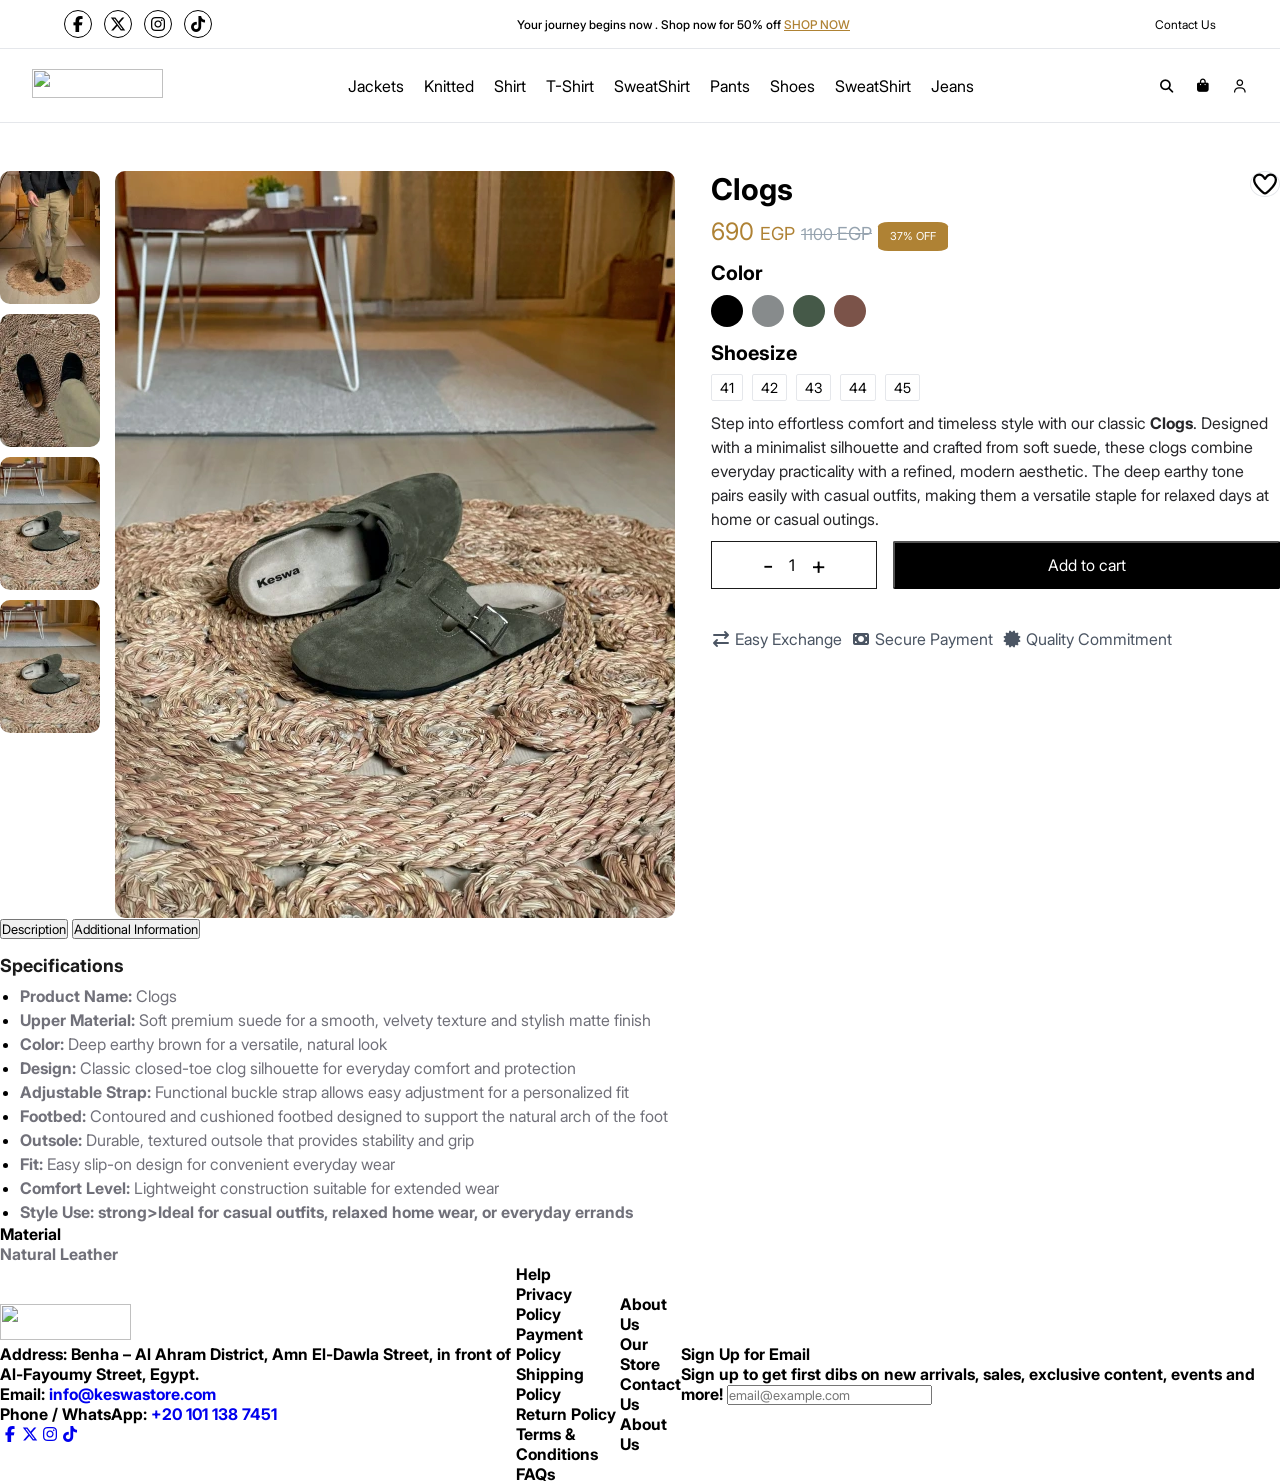
==== index.html @ 7e2c61e9 "FirstCommit" ====
<!DOCTYPE html>
<html lang="en">
<head>
    <meta charset="UTF-8">
    <meta http-equiv="X-UA-Compatible" content="IE=edge">
    <meta name="viewport" content="width=device-width, initial-scale=1.0">
    <title>Keswa Clogs</title>
    <link href="./css/main.css" rel="stylesheet">
     <link href="./css/all.min.css" rel="stylesheet" >    
</head>
</head>
<body>
    <header>

        
                <div class="top-header ">
                    <div class="container">
                        <div class="row  d-flex justify-content-between align-items-center">
                            <div class="social-icons d-flex">
                                <div class="icon d-flex align-items-center justify-content-center">
                                    <a href="#"><i class="fa-brands fa-facebook-f"></i></a>
                                </div>
                                
                                <div class="icon d-flex align-items-center justify-content-center">
                                    <a href="#"><i class="fa-brands fa-x-twitter"></i></a>
                                </div>

                                <div class="icon d-flex align-items-center justify-content-center">
                                    <a href="#"><i class="fa-brands fa-instagram"></i></a>
                                </div>

                                <div class="icon d-flex align-items-center justify-content-center">
                                    <a href="#"><i class="fa-brands fa-tiktok"></i></a>
                                </div>

                                
                               
                            </div>
        
                            <div class="advertisment">
                                <p>Your journey begins now . Shop now for 50% off
                                    <a href="#">
                                        SHOP NOW
                                    </a>
                                </p>
                            </div>

                            <div class="contact">
                                Contact Us
                            </div>
        
                        </div>
                     </div> 
                </div>
        
                <div class="bottom-header  ">
                   <div class="container">
                        <div class="row d-flex justify-content-between align-items-center">
                            <div class="logo">
                                <a href="#">
                                    <img src="https://keswastore.com/storage/channel/1/yfYcRIWvOcZz2l3IrbQEu5AeaNbabfHw8pdWiMwJ.png" >
                                </a>
                            </div>
        
                            <nav class="nav-bar">
                                <ul class="d-flex">
                                    <li>
                                        <a href="#">
                                            Jackets
                                        </a>
                                    </li>    
        
                                    <li>
                                        <a href="#">
                                            Knitted
                                        </a>
                                    </li>     
                                    
                                    <li>
                                        <a href="#">
                                            Shirt
                                        </a>
                                    </li>
        
                                    <li>
                                        <a href="#">
                                            T-Shirt
                                        </a>
                                    </li>
                                    
                                    <li>
                                        <a href="#">
                                            SweatShirt
                                        </a>
                                    </li>    
        
                                    <li>
                                        <a href="#">
                                            Pants
                                        </a>
                                    </li>
                                    
                                    <li>
                                        <a href="#">
                                            Shoes
                                        </a>
                                    </li>
                                    
                                    <li>
                                        <a href="#">
                                            SweatShirt
                                        </a>
                                    </li>
                                    
                                    <li>
                                        <a href="#">
                                            Jeans
                                        </a>
                                    </li>
                                </ul>
                            </nav>

                            <div class="header-actions d-flex">
                                <button>
                                    <i class="fa-solid fa-magnifying-glass"></i>
                                </button>

                                <button>
                                    <i class="fa-solid fa-bag-shopping"></i>
                                </button>

                                <button>
                                    <i class="fa-regular fa-user"></i>
                                </button>
                            </div>
                        </div>
                   </div> 
             
                   
                </div>
            </div>
        </div>
       
    </header>


    <!-- product detail -->
    <main class="main-section">
        <div class="container">
            <div class="row d-flex justify-content-between">

                <div class="img-details d-flex justify-content-between">
                     <div class="imgs d-flex flex-column">
                        <img src="./img/keswa2.webp" alt="this is a product">

                        <img src="./img/keswa3.webp" alt="this is a product">

                        <img src="./img/keswa4.webp" alt="this is a product">

                        <img src="./img/keswa4.webp" alt="this is a product">
                    </div>
                    <img src="./img/product.webp" alt="this is a product">
                </div>

                <div class="product-details d-flex flex-column">
                    <h3>Clogs</h3>
                    <i class="fav fa-regular fa-heart"></i>
                    <div class="price">
                        <span class="new-price">690 <span>EGP</span>
                          <del>1100 <span>EGP</span></del>
                        </span>

                        <span class="offer d-inline-block">37% OFF</span>
                    </div>

                    <h4>Color</h4>

                    <div class="color-choice">

                        <ul class="d-flex">
                            <li><span class="dot d-inline-block" style="background-color: var(--primary-color)"></span></li>
                            <li><span class="dot d-inline-block" style="background-color: var(--grey)"></span></li>
                            <li><span class="dot d-inline-block" style="background-color: var(--dark-green)"></span></li>
                            <li> <span class="dot d-inline-block"  style="background-color: var(--brown)"></span>
                            </li>
                        </ul>
                        
                        
            
                       
                    </div>
                    
                    <div class="shoe-size">
                        <h4>Shoesize</h4>
                        <ul class="d-flex">
                            <li>41</li>
                            <li>42</li>
                            <li>43</li>
                            <li>44</li>
                            <li>45</li>
                        </ul>
                    </div>
                    

                    <p>Step into effortless comfort and timeless style with our classic <strong>Clogs</strong>. Designed with a minimalist silhouette and crafted from soft suede, these clogs combine everyday practicality with a refined, modern aesthetic. The deep earthy tone pairs easily with casual outfits, making them a versatile staple for relaxed days at home or casual outings.</p>
              
                    <div class="buying d-flex">

                        <div class="select d-flex align-items-center justify-content-center">
                            <button>-</button>
                            <span>1</span>
                            <button>+</button>
                        </div>
                        

                        <button class="adding">Add to cart</button>
                    </div>

                    
                <div class="features">
                    <ul class="d-flex">
                        <li>
                            <i class="fa-solid fa-arrow-right-arrow-left"></i>
                            <span>Easy Exchange</span>
                        </li>

                        <li>
                            <i class="fa-solid fa-money-bill"></i>
                            <span>Secure Payment</span>
                        </li>

                        <li>
                            <i class="fa-solid fa-certificate"></i>
                            <span>Quality Commitment</span>
                        </li>
                    </ul>
                </div>

                </div>


            </div>
        </div>

        <!-- Tab links -->
        <div class="tab">
            <button class="tablinks"> Description</button>
            <button class="tablinks" >Additional Information</button>

        </div>
  
        <!-- Tab content -->
        <div class="tab-content">
            <h3>Specifications</h3>
            <ul class="content-items">
                <li >
                    <p><strong>Product Name: </strong>Clogs</p>
                </li>
                <li>
                    <p><strong>Upper Material: </strong>Soft premium suede for a smooth, velvety texture and stylish matte finish</p>
                </li>

                <li>
                    <p><strong>Color: </strong>Deep earthy brown for a versatile, natural look</p>
                </li>

                <li>
                    <p><strong>Design: </strong>Classic closed-toe clog silhouette for everyday comfort and protection</p>
                </li>

                <li>
                    <p><strong>Adjustable Strap: </strong>Functional buckle strap allows easy adjustment for a personalized fit</p>
                </li>

                <li>
                    <p><strong>Footbed: </strong>Contoured and cushioned footbed designed to support the natural arch of the foot</p>
                </li>

                <li>
                   <p><strong>Outsole: </strong>Durable, textured outsole that provides stability and grip</p>
                </li>

                <li>
                   <p><strong>Fit: </strong>Easy slip-on design for convenient everyday wear</p>
                </li>

                <li>
                   <p><strong>Comfort Level: </strong>Lightweight construction suitable for extended wear</p> 
                </li>

                <li>
                    <p><strong>Style Use: </h4>strong>Ideal for casual outfits, relaxed home wear, or everyday errands</p>
                </li>
            </ul>
        </div>

        <div class="tab-content">
            <span>Material</span>
            <p>Natural Leather</p>
        </div>
        

    </main>

    <!-- footer -->
    <footer>
        <div class="container">
            <div class="row d-flex justify-content-between align-items-center">
                <div class="footer-contact">
                    <div class="footer-logo">
                      
                            <a href="#">
                                <img src="https://keswastore.com/storage/channel/1/yfYcRIWvOcZz2l3IrbQEu5AeaNbabfHw8pdWiMwJ.png" >
                            </a>
                      
                    </div>

                    <p>
                        Address: Benha – Al Ahram District, Amn El-Dawla Street, in front of Al-Fayoumy Street, Egypt.
                    </p>

                    <p> Email:
                        <a href="mailto:info@keswastore.com">info@keswastore.com</a>
                    </p>

                    <p>
                        Phone / WhatsApp:
                        <a href="#">+20 101 138 7451</a>
                    </p>
                    <div class="social-icons d-flex">
                        <div class="icon d-flex align-items-center justify-content-center">
                            <a href="#"><i class="fa-brands fa-facebook-f"></i></a>
                        </div>
                        
                        <div class="icon d-flex align-items-center justify-content-center">
                            <a href="#"><i class="fa-brands fa-x-twitter"></i></a>
                        </div>

                        <div class="icon d-flex align-items-center justify-content-center">
                            <a href="#"><i class="fa-brands fa-instagram"></i></a>
                        </div>

                        <div class="icon d-flex align-items-center justify-content-center">
                            <a href="#"><i class="fa-brands fa-tiktok"></i></a>
                        </div>

                        
                       
                    </div>

              
                </div>

                <div class="help d-flex flex-column">
                    <h4>Help</h4>
                    <p>Privacy Policy</p>
                    <p>Payment Policy</p>
                    <p>Shipping Policy</p>
                    <p>Return Policy</p>
                    <p>Terms & Conditions</p>
                    <p>FAQs</p>
                </div>

                <div class="about-us d-flex flex-column">
                    <h4>About Us</h4>
                    <p>Our Store</p>
                    <p>Contact Us</p>
                    <p>About Us</p>
                    
                </div>

                <div class="sign-up d-flex flex-column">
                    <h4>Sign Up for Email</h4>
                    
                    <form>
                        <label for="sign-up">
                            Sign up to get first dibs on new arrivals, sales, exclusive content, events and more!
                        </label>

                        <input type="email" name="email" placeholder="email@example.com" autocomplete="on" required>
                    </form>
                    
                </div>


            </div>
        </div>
    </footer>
</body>
</html>
---- css/main.css ----
/* global file */
@import url('./global.css');

/* colors file */
@import url('./colors.css');

/* fonts file */
@import url('./fonts.css');


/* main css */


/* top header */



header .top-header {
    
    
    /* border-top: 1px solid var(--light-grey); */
    border-bottom: 1px solid var(--light-grey);
    padding: 10px 0;
    padding-left: 64px;
    padding-right: 64px;

}

.top-header .social-icons{
    gap: 12px;
}


header .top-header .icon {
    height: 28px;
    width: 28px;
    border: 1px solid var(--primary-color);
    border-radius: 50%;

}

header .top-header i {

    height: 16px;
    width: 16px;
    color: var(--primary-color);
    
}
header .top-header .advertisment p {
    font-size: 12px;
    font-weight: 500;

}
header .top-header .advertisment p a {
    color: var(--secondary-color);
    text-decoration: underline;
} 


.top-header .contact {
    font-size: 12px;
}




/* bottom header */
/* ??? align-items */

header .bottom-header {
    

    border-bottom: 1px solid var(--light-grey);
    padding:20px 32px;

    /* ???? */
    position: sticky;
    top: 0;
  


}

header .bottom-header .logo a img{
    width: 131px ;
    height: 29px;
}

header .bottom-header .nav-bar ul {
    gap: 20px;
}



  
  
  
  

header .bottom-header .nav-bar ul li a {

    font-size: 16px;
    color: var(--primary-color);
    position: relative;
}


/* ??? */
.nav-bar a::after {
    content: "";
    position: absolute;
    left: -3px; 
    bottom: -3px;
    width: 0;
    height: 2px;
    background: var(--primary-color);
    transition: 0.3s;
  }

  .nav-bar a:hover::after {
    width: 100%;
  }

header .bottom-header  .header-actions {

    gap: 20px;
}

header .bottom-header  .header-actions button {
  border: 0px;
  background-color: transparent;
  

}

header .bottom-header  .header-actions button:hover {
    opacity: 0.3;
}


/* hero section */
.main-section .container .row {
    gap: 36px;
    margin-top: 48px;
}

.main-section .img-details {
    gap: 15px;


}

.main-section .imgs {

    gap: 10px;
}
.main-section .container .row .img-details  img {

 border-radius: 10px;
 object-fit: cover;   
} 


.main-section .product-details {

    gap: 10px;

    position: relative;
}

.fav {
    position: absolute;
    top: 0;
    right: 0;

    font-size: 24px;
    color: var(--primary-color);

    /* ?? */
    border-radius: 50%;
    border: 1px solid var(--light-grey);
}

.main-section .product-details h3 {

    font-size: 30px;
}


.main-section .product-details h4 {

    font-size: 20px;
}

.main-section .product-details .price .new-price {

    font-size: 24px;
    color: var(--secondary-color);
}

.main-section .product-details .price .new-price span {

    font-size: 18px;
}


.main-section .product-details .price del {
    font-size: 16px;
    color: var(--grey2);
    text-decoration: line-through;
}




.main-section .product-details .price del span{
    font-size: 12px;

}

.main-section .product-details .offer {

    background-color: var(--secondary-color);
    padding: 8px 12px;
    font-size: 10.8px;
    color: var(--white);
    border-radius: 15%;
}
.dot {
    width: 32px;
    height: 32px;
    border-radius: 50%;
    
}


.main-section .product-details ul {
    gap: 9px;
}

.main-section .product-details .shoe-size ul li{
    margin-top: 9px;
    padding: 4px 8px;
    border: 0.8px solid var(--light-grey);
    font-size: 14px;
    border-radius: 2px;
    transition: 0.3s;
}


.main-section .product-details .shoe-size ul li:hover {

    background-color: var(--light-grey);
}

.main-section .product-details p {

    font-size: 16px;
    color: var(--black2);
    line-height: 24px;
}


.main-section .product-details .buying {

    gap: 16px;

}


.main-section .product-details .buying .select {

    padding: 8px 16px;

    border: 1px solid rgb(27, 27, 27);
    gap: 16px;
    width: 30%;
}
.main-section .product-details .buying .select button{
    background-color: transparent;
    border: 0;
    font-size: 24px;
}


.main-section .product-details .buying .select span {
    font-size: 16px;
}

.main-section .product-details .buying .adding {

    padding: 12px 32px;
    font-size: 16px;
    color: var(--white);

    background-color: var(--primary-color);
    border-radius: 2px; 
    width: 70%;
}

.main-section .product-details .features {
    margin-top: 30px;
}

.main-section .product-details .features i {
    color: var(--dark-grey);
}

.main-section .product-details .features span {
    color: var(--dark-grey);
}




.main-section .tab-content .content-items {
    
        list-style: disc;
        padding-left: 20px;
      
}

.main-section .tab-content .content-items  li{
    color: var(--grey3);
}

.content-items li::marker {
    color: var(--primary-color);
  }


  .main-section .tab-content h3 {

    font-size: 18px;
    margin: 16px 0 8px;
    color: var(--black3);
  }

  .main-section .tab-content .content-items li p {

    font-size: 16px;
    line-height: 24px;

  }

  
.main-section .tab-content p{
    color: var(--grey3);
}

/* footer */

footer .footer-logo img{

    width: 131px ;
    height: 36px;
}

footer
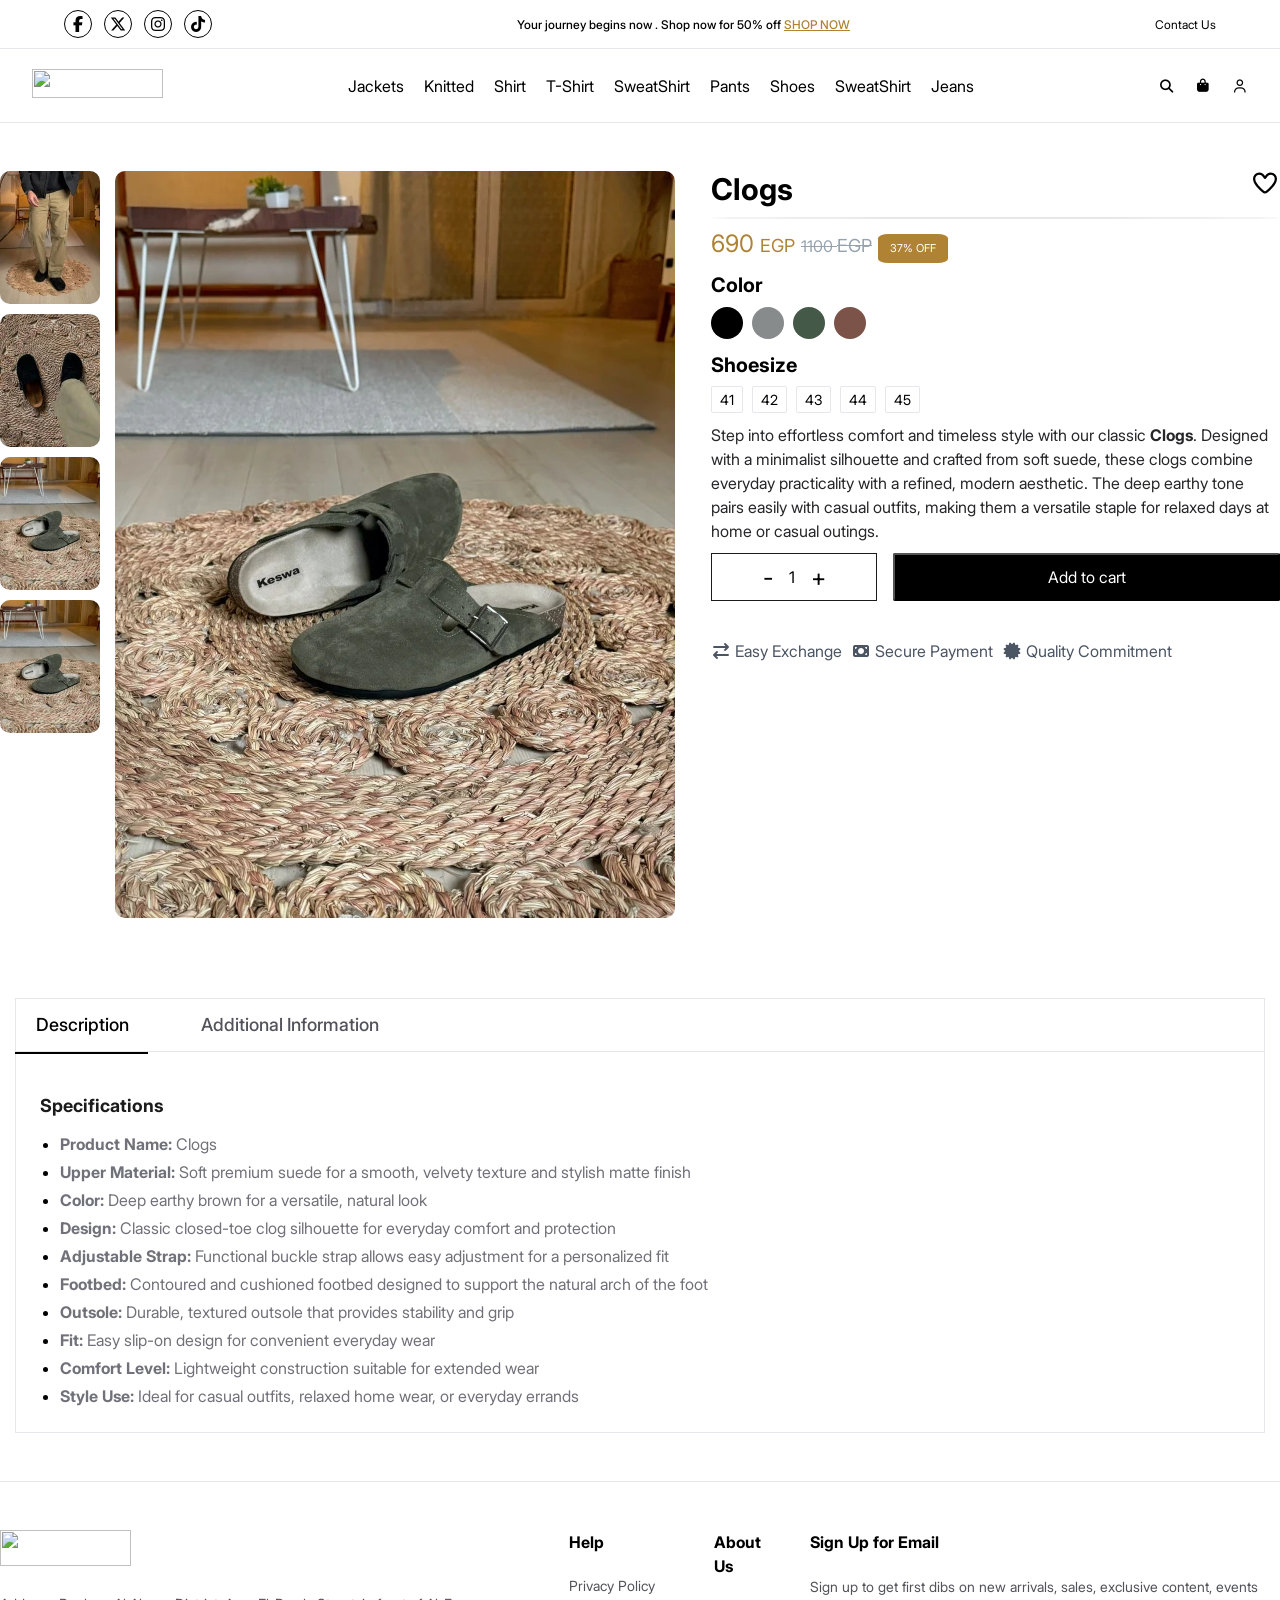
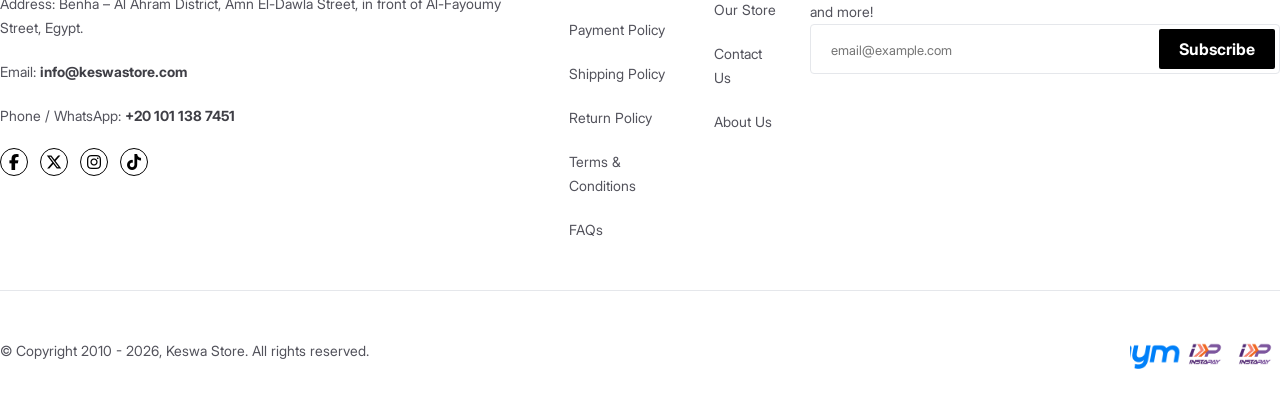
==== commit 232d228c: "editing tabs anf footer" ====
--- a/index.html
+++ b/index.html
@@ -164,8 +164,11 @@
 
                 <div class="product-details d-flex flex-column">
                     <h3>Clogs</h3>
-                    <i class="fav fa-regular fa-heart"></i>
-                    <div class="price">
+                    <div class="icon">
+                        <i class="fav fa-regular fa-heart"></i>
+                   
+                    </div>
+                     <div class="price">
                         <span class="new-price">690 <span>EGP</span>
                           <del>1100 <span>EGP</span></del>
                         </span>
@@ -240,64 +243,86 @@
 
 
             </div>
+
+
+            
+            <div class="tabs">
+                
+                <!-- Tab links -->
+                <div class="tab">
+
+                    <ul class="d-flex">
+                        <li class="active">
+                            <button class="tab-links"> Description</button>
+                        </li>
+
+                        <li>
+                            <button class="tab-links" >Additional Information</button>
+
+                        </li>
+                    </ul>
+                    
+                </div>
+        
+                <!-- Tab content -->
+
+                <div class="contents">
+                        <div class="tab-content">
+                            <h3>Specifications</h3>
+                            <ul class="content-items d-flex flex-column">
+                                <li >
+                                    <p><strong>Product Name: </strong>Clogs</p>
+                                </li>
+                                <li>
+                                    <p><strong>Upper Material: </strong>Soft premium suede for a smooth, velvety texture and stylish matte finish</p>
+                                </li>
+                
+                                <li>
+                                    <p><strong>Color: </strong>Deep earthy brown for a versatile, natural look</p>
+                                </li>
+                
+                                <li>
+                                    <p><strong>Design: </strong>Classic closed-toe clog silhouette for everyday comfort and protection</p>
+                                </li>
+                
+                                <li>
+                                    <p><strong>Adjustable Strap: </strong>Functional buckle strap allows easy adjustment for a personalized fit</p>
+                                </li>
+                
+                                <li>
+                                    <p><strong>Footbed: </strong>Contoured and cushioned footbed designed to support the natural arch of the foot</p>
+                                </li>
+                
+                                <li>
+                                <p><strong>Outsole: </strong>Durable, textured outsole that provides stability and grip</p>
+                                </li>
+                
+                                <li>
+                                <p><strong>Fit: </strong>Easy slip-on design for convenient everyday wear</p>
+                                </li>
+                
+                                <li>
+                                <p><strong>Comfort Level: </strong>Lightweight construction suitable for extended wear</p> 
+                                </li>
+                
+                                <li>
+                                    <p><strong>Style Use: </strong>Ideal for casual outfits, relaxed home wear, or everyday errands</p>
+                                </li>
+                            </ul>
+                        </div>
+                
+                        <div class="tab-content">
+                            <span>Material</span>
+                            <p>Natural Leather</p>
+                        </div>
+                </div>
+            
+            </div>
+                
         </div>
 
-        <!-- Tab links -->
-        <div class="tab">
-            <button class="tablinks"> Description</button>
-            <button class="tablinks" >Additional Information</button>
-
-        </div>
-  
-        <!-- Tab content -->
-        <div class="tab-content">
-            <h3>Specifications</h3>
-            <ul class="content-items">
-                <li >
-                    <p><strong>Product Name: </strong>Clogs</p>
-                </li>
-                <li>
-                    <p><strong>Upper Material: </strong>Soft premium suede for a smooth, velvety texture and stylish matte finish</p>
-                </li>
-
-                <li>
-                    <p><strong>Color: </strong>Deep earthy brown for a versatile, natural look</p>
-                </li>
-
-                <li>
-                    <p><strong>Design: </strong>Classic closed-toe clog silhouette for everyday comfort and protection</p>
-                </li>
-
-                <li>
-                    <p><strong>Adjustable Strap: </strong>Functional buckle strap allows easy adjustment for a personalized fit</p>
-                </li>
-
-                <li>
-                    <p><strong>Footbed: </strong>Contoured and cushioned footbed designed to support the natural arch of the foot</p>
-                </li>
-
-                <li>
-                   <p><strong>Outsole: </strong>Durable, textured outsole that provides stability and grip</p>
-                </li>
-
-                <li>
-                   <p><strong>Fit: </strong>Easy slip-on design for convenient everyday wear</p>
-                </li>
-
-                <li>
-                   <p><strong>Comfort Level: </strong>Lightweight construction suitable for extended wear</p> 
-                </li>
-
-                <li>
-                    <p><strong>Style Use: </h4>strong>Ideal for casual outfits, relaxed home wear, or everyday errands</p>
-                </li>
-            </ul>
-        </div>
-
-        <div class="tab-content">
-            <span>Material</span>
-            <p>Natural Leather</p>
-        </div>
+        
+
         
 
     </main>
@@ -305,8 +330,8 @@
     <!-- footer -->
     <footer>
         <div class="container">
-            <div class="row d-flex justify-content-between align-items-center">
-                <div class="footer-contact">
+            <div class="row  footer-top d-flex justify-content-between">
+                <div class="footer-contact d-flex flex-column gap-20">
                     <div class="footer-logo">
                       
                             <a href="#">
@@ -351,7 +376,7 @@
               
                 </div>
 
-                <div class="help d-flex flex-column">
+                <div class="help d-flex flex-column gap-20">
                     <h4>Help</h4>
                     <p>Privacy Policy</p>
                     <p>Payment Policy</p>
@@ -361,7 +386,7 @@
                     <p>FAQs</p>
                 </div>
 
-                <div class="about-us d-flex flex-column">
+                <div class="about-us d-flex flex-column gap-20">
                     <h4>About Us</h4>
                     <p>Our Store</p>
                     <p>Contact Us</p>
@@ -369,21 +394,36 @@
                     
                 </div>
 
-                <div class="sign-up d-flex flex-column">
+                <div class="sign-up d-flex flex-column gap-20">
                     <h4>Sign Up for Email</h4>
                     
                     <form>
                         <label for="sign-up">
                             Sign up to get first dibs on new arrivals, sales, exclusive content, events and more!
                         </label>
-
-                        <input type="email" name="email" placeholder="email@example.com" autocomplete="on" required>
-                    </form>
+                        
+                        <div class="subscribe">
+                            <input type="email" name="email" placeholder="email@example.com" autocomplete="on" required>
+                            <button type="submit">Subscribe</button>
+                        
+                        </div>
+                       </form>
                     
                 </div>
 
 
             </div>
+
+            <div class="row footer-bottom d-flex justify-content-between">
+
+                <p>© Copyright 2010 - 2026, Keswa Store. All rights reserved.</p>
+                <div class="money-method d-flex">
+                    <img src="./img/paymob.png" alt="paymob">
+                    <img src="./img/instapay.png" alt="instapay">
+                    <img src="./img/instapay.png" alt="instapay">
+                </div>
+            </div>
+
         </div>
     </footer>
 </body>
--- a/css/main.css
+++ b/css/main.css
@@ -13,7 +13,13 @@
 
 /* top header */
 
-
+header {
+
+    position: sticky;
+    top:0;
+    background-color: var(--white);
+    z-index: 1;
+}
 
 header .top-header {
     
@@ -73,9 +79,9 @@
     border-bottom: 1px solid var(--light-grey);
     padding:20px 32px;
 
-    /* ???? */
-    position: sticky;
-    top: 0;
+    /* TODO: FIXME: ????
+    position fixed by javascript scroll up
+    top: 0; */
   
 
 
@@ -139,9 +145,15 @@
 
 
 /* hero section */
+
+
+.main-section .container {
+    margin-top: 48px;
+    margin-bottom: 48px;
+}
 .main-section .container .row {
     gap: 36px;
-    margin-top: 48px;
+    
 }
 
 .main-section .img-details {
@@ -177,6 +189,10 @@
     color: var(--primary-color);
 
     /* ?? */
+  
+}
+
+.product-details .icon{
     border-radius: 50%;
     border: 1px solid var(--light-grey);
 }
@@ -311,7 +327,66 @@
 }
 
 
-
+.main-section .tabs {
+
+    margin-top: 80px;
+    /* padding-left: 90px;
+    padding-right: 90px; */
+    border: 0.8px solid var(--light-grey);
+}
+
+
+.main-section .tabs .tab {
+
+    border-bottom: 0.8px solid var(--light-grey);
+}
+
+.main-section .tabs .tab ul {
+
+    gap: 32px;
+}
+
+.main-section .tab li{
+    
+    transition: 0.15s;
+    tab-size: 4;
+   position: relative;
+}
+
+.main-section .tab li button::after{
+    content: "";
+    width: 0;
+    left: -1px;
+    bottom: -3px;
+    height: 1.6px;
+    position: absolute;
+    background-color: var(--primary-color);
+}
+
+
+.main-section .tab li.active button {
+    color: var(--primary-color);
+}
+
+.main-section .tab li.active button::after {
+     
+    width: 100%;
+  
+    
+
+}
+
+
+.main-section .tab li button {
+    cursor: pointer;
+    color: var(--grey4);
+    background-color: transparent;
+    border: 0;
+    font-size: 18px;
+    font-weight: 500;
+    line-height: 28px;
+    padding: 12px 20px;
+}
 
 .main-section .tab-content .content-items {
     
@@ -322,6 +397,7 @@
 
 .main-section .tab-content .content-items  li{
     color: var(--grey3);
+
 }
 
 .content-items li::marker {
@@ -334,12 +410,19 @@
     font-size: 18px;
     margin: 16px 0 8px;
     color: var(--black3);
+    line-height: 28px;
   }
 
+
+  
+
+
   .main-section .tab-content .content-items li p {
 
     font-size: 16px;
     line-height: 24px;
+    margin-top: 4px;
+    
 
   }
 
@@ -348,12 +431,121 @@
     color: var(--grey3);
 }
 
+
+.main-section .tabs .contents {
+    padding: 24px;
+}
+
+.main-section .tabs .contents > div:not(:first-child){ 
+
+    display: none ;
+} 
 /* footer */
 
+footer .container .row  {
+
+    gap: 32px;
+    line-height: 24px;
+    padding-top: 48px;
+    padding-bottom: 48px;
+}
+
+
+footer .footer-top {
+
+    border-bottom: 1px solid var(--light-grey);
+    border-top: 1px solid var(--light-grey);
+
+}
 footer .footer-logo img{
 
     width: 131px ;
     height: 36px;
 }
-
-footer
+footer .footer-top .icon {
+    height: 28px;
+    width: 28px;
+    border: 1px solid var(--primary-color);
+    border-radius: 50%;
+
+}
+
+
+footer .footer-top .social-icons{
+    gap: 12px;
+}
+
+
+
+footer .footer-top i {
+
+    height: 16px;
+    width: 16px;
+    color: var(--primary-color);
+    
+}
+
+
+
+footer  p {
+
+    font-size: 14px;
+    color: var(--grey4);
+    
+}
+
+footer label {
+    font-size: 14px;
+    color: var(--grey4);
+}
+
+
+footer .footer-contact p a {
+
+    font-weight: bold;
+    color: var(--grey-bold);
+}
+
+
+footer .subscribe input {
+
+    background-color: transparent;
+    border: 0;
+}
+
+
+footer .subscribe {
+
+    border-radius: 4px;
+    border: 0.8px solid var(--light-grey);
+    padding: 12px 20px;
+    position: relative;
+}
+footer .subscribe button {
+
+    background-color: var(--primary-color);
+    border: 0;
+    color: var(--white);
+    border-radius: 2px;
+    cursor: pointer;
+    font-size: 16px;
+    font-weight: bold;
+    padding: 10px 20px;
+
+    text-align: center;
+    position: absolute;
+    top: 4px;
+    right: 4px;
+
+}
+
+
+
+
+.footer-bottom img {
+ 
+        width: 50px;
+        height: 30px;
+       object-fit: cover;
+       display: block;
+}
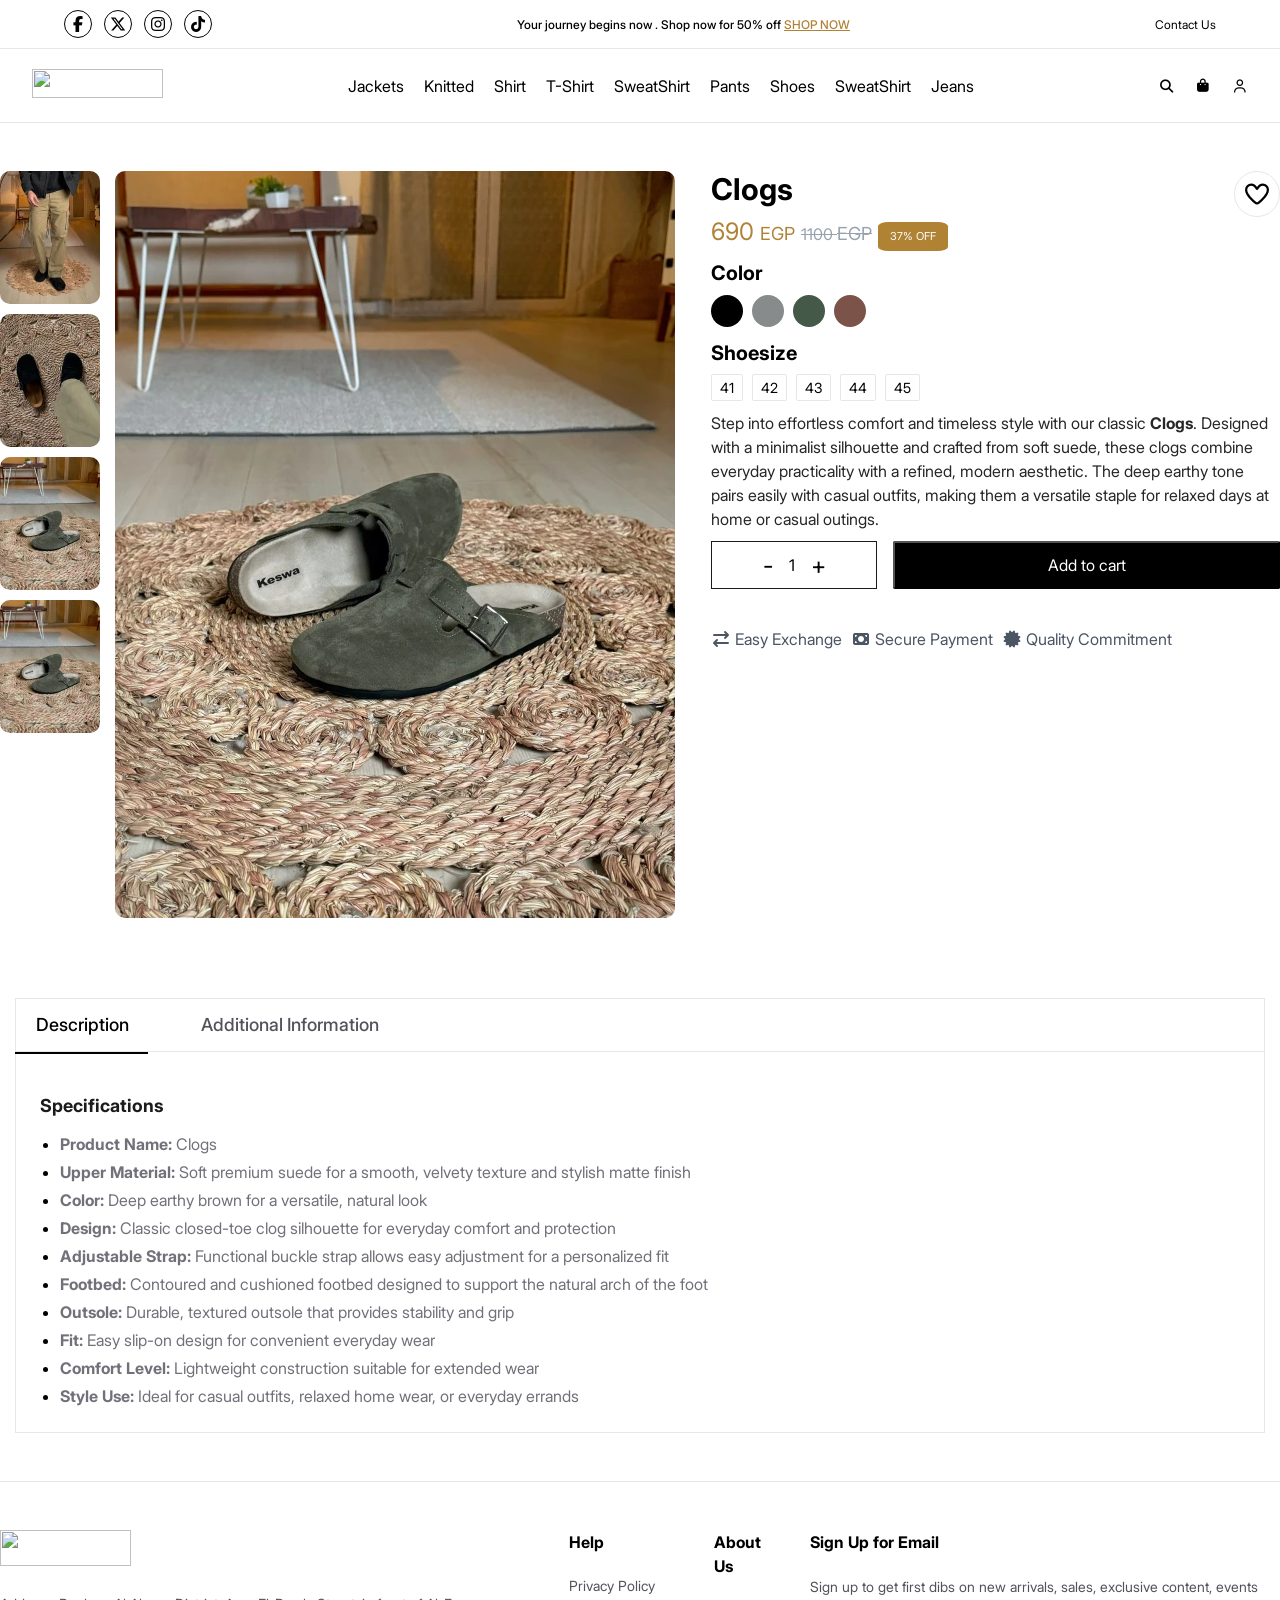
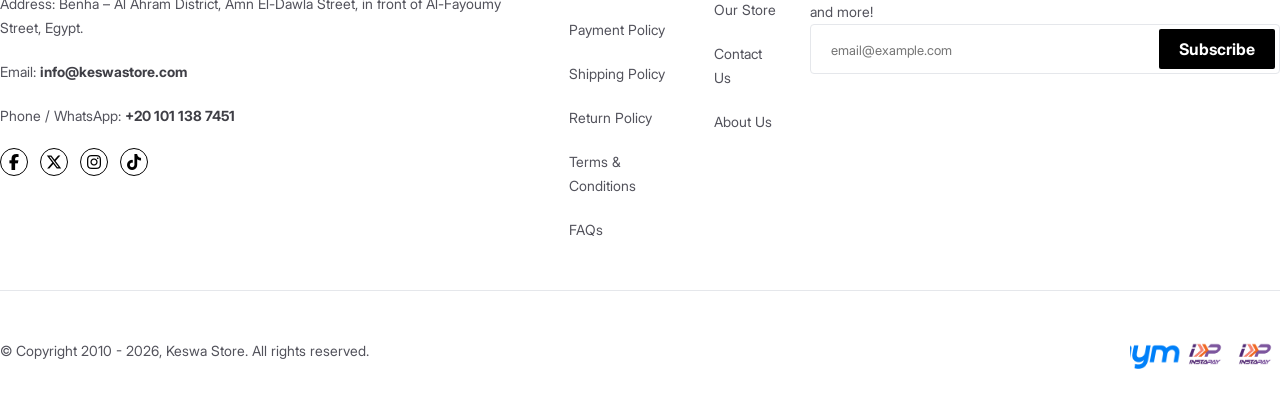
==== commit 3ee7dce2: "editing wishlist icon" ====
--- a/index.html
+++ b/index.html
@@ -164,10 +164,11 @@
 
                 <div class="product-details d-flex flex-column">
                     <h3>Clogs</h3>
-                    <div class="icon">
+                    <!-- FIXME: -->
+                    <button class="wish-list">
                         <i class="fav fa-regular fa-heart"></i>
                    
-                    </div>
+                    </button>
                      <div class="price">
                         <span class="new-price">690 <span>EGP</span>
                           <del>1100 <span>EGP</span></del>
--- a/css/main.css
+++ b/css/main.css
@@ -180,22 +180,30 @@
     position: relative;
 }
 
+/* FIXME: */
 .fav {
-    position: absolute;
-    top: 0;
-    right: 0;
+
 
     font-size: 24px;
     color: var(--primary-color);
 
-    /* ?? */
-  
-}
-
-.product-details .icon{
-    border-radius: 50%;
-    border: 1px solid var(--light-grey);
-}
+    
+}
+.wish-list {
+
+
+cursor: pointer;
+position: absolute;
+top: 0;
+right: 0;
+border-radius: 50%;
+border: 1px solid var(--light-grey);
+width: 46px;
+height: 46px;
+background-color: transparent;
+}
+
+
 
 .main-section .product-details h3 {
 
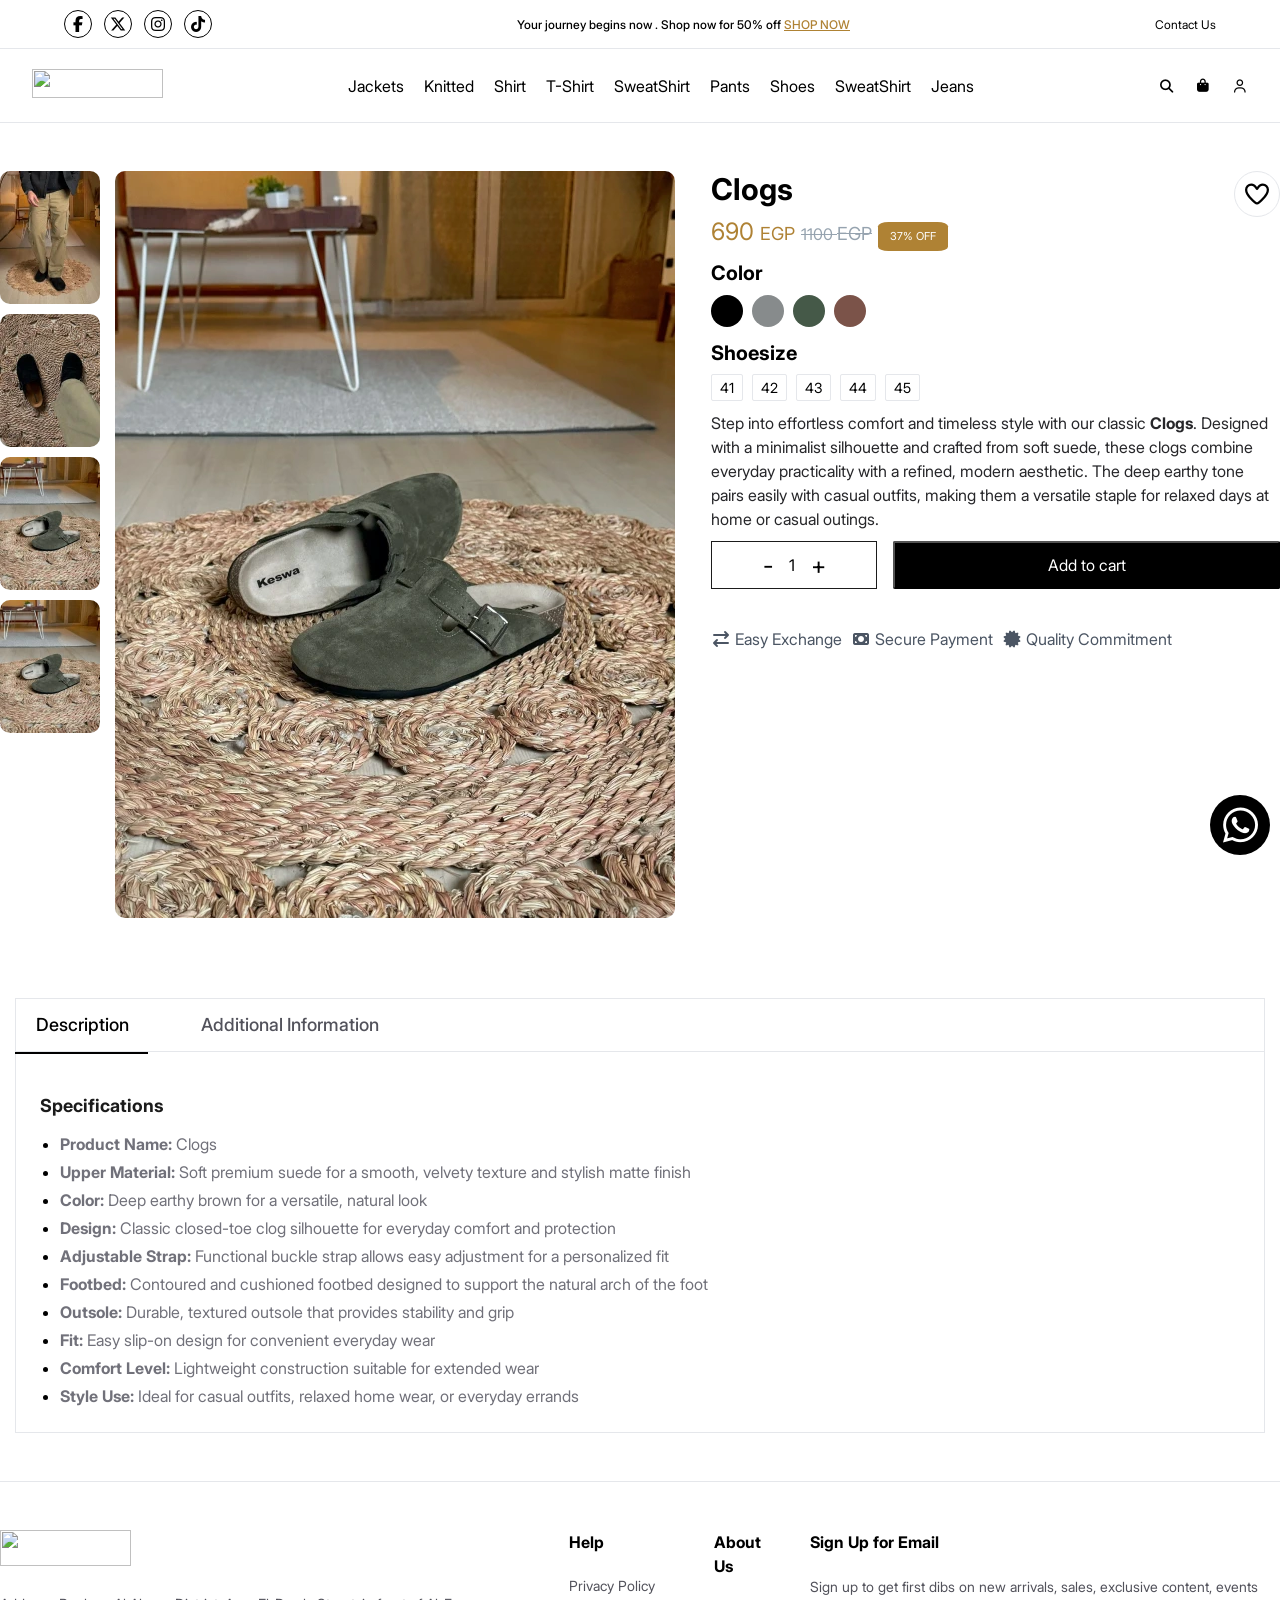
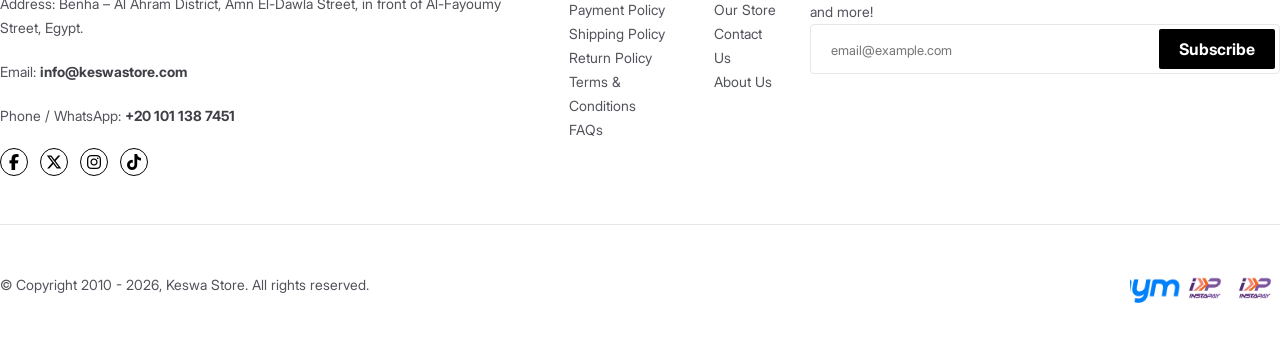
==== commit 23dcc30d: "adding responsive" ====
--- a/index.html
+++ b/index.html
@@ -10,6 +10,10 @@
 </head>
 </head>
 <body>
+
+    <div class="whatsapp-icon d-flex">
+        <i class="fa-brands fa-whatsapp"></i>
+    </div>
     <header>
 
         
@@ -37,7 +41,7 @@
                                
                             </div>
         
-                            <div class="advertisment">
+                            <div class="advertisment d-flex">
                                 <p>Your journey begins now . Shop now for 50% off
                                     <a href="#">
                                         SHOP NOW
@@ -61,7 +65,10 @@
                                     <img src="https://keswastore.com/storage/channel/1/yfYcRIWvOcZz2l3IrbQEu5AeaNbabfHw8pdWiMwJ.png" >
                                 </a>
                             </div>
-        
+                            
+                            <button class="nav-btn">
+                                <i class="fa-solid fa-bars"></i>
+                            </button>
                             <nav class="nav-bar">
                                 <ul class="d-flex">
                                     <li>
@@ -255,11 +262,16 @@
                     <ul class="d-flex">
                         <li class="active">
                             <button class="tab-links"> Description</button>
+                            <button class="bt-down">
+                                <i class="fa-solid fa-chevron-down"></i>
+                            </button>
                         </li>
 
                         <li>
                             <button class="tab-links" >Additional Information</button>
-
+                            <button class="bt-down">
+                                <i class="fa-solid fa-chevron-down"></i>
+                            </button>
                         </li>
                     </ul>
                     
@@ -378,37 +390,63 @@
                 </div>
 
                 <div class="help d-flex flex-column gap-20">
+                  <div class="drop d-flex">
                     <h4>Help</h4>
-                    <p>Privacy Policy</p>
-                    <p>Payment Policy</p>
-                    <p>Shipping Policy</p>
-                    <p>Return Policy</p>
-                    <p>Terms & Conditions</p>
-                    <p>FAQs</p>
+                    <button class="bt-down d-inline ">
+                        <i class="fa-solid fa-chevron-down"></i>
+                    </button>
+                  </div>
+                    <div class="items">
+                        <p>Privacy Policy</p>
+                        <p>Payment Policy</p>
+                        <p>Shipping Policy</p>
+                        <p>Return Policy</p>
+                        <p>Terms & Conditions</p>
+                        <p>FAQs</p>
+                    </div>
                 </div>
 
                 <div class="about-us d-flex flex-column gap-20">
-                    <h4>About Us</h4>
-                    <p>Our Store</p>
-                    <p>Contact Us</p>
-                    <p>About Us</p>
+                    <div class="drop d-flex">
+                        <h4>About Us</h4>
+                        <button class="bt-down d-inline">
+                            <i class="fa-solid fa-chevron-down"></i>
+                        </button>
+                    </div>
+                    
+                    <div class="items">
+                        <p>Our Store</p>
+                        <p>Contact Us</p>
+                        <p>About Us</p>
+                    </div>
                     
                 </div>
 
                 <div class="sign-up d-flex flex-column gap-20">
-                    <h4>Sign Up for Email</h4>
-                    
-                    <form>
-                        <label for="sign-up">
-                            Sign up to get first dibs on new arrivals, sales, exclusive content, events and more!
-                        </label>
-                        
-                        <div class="subscribe">
-                            <input type="email" name="email" placeholder="email@example.com" autocomplete="on" required>
-                            <button type="submit">Subscribe</button>
-                        
-                        </div>
-                       </form>
+                    
+                    <div class="drop d-flex">
+                        <h4>Sign Up for Email</h4>
+                        <button class="bt-down d-inline">
+                            <i class="fa-solid fa-chevron-down"></i>
+                        </button>
+                    </div>
+                   
+
+
+                    <div class="items">
+                        <form>
+                            <label for="sign-up">
+                                Sign up to get first dibs on new arrivals, sales, exclusive content, events and more!
+                            </label>
+                            
+                            <div class="subscribe">
+                                <input type="email" name="email" placeholder="email@example.com" autocomplete="on" required>
+                                <button type="submit">Subscribe</button>
+                            
+                            </div>
+                           </form>
+                    </div>
+                    
                     
                 </div>
 
--- a/css/main.css
+++ b/css/main.css
@@ -7,9 +7,38 @@
 /* fonts file */
 @import url('./fonts.css');
 
+/* print file */
+@import url('./print.css');
+
 
 /* main css */
 
+.whatsapp-icon{
+    
+    height: 60px;
+    width: 60px;
+    position: fixed;
+    bottom: 45px;
+    right:10px;
+    z-index: 1;
+    background-color: var(--primary-color);
+    color: var(--white);
+    border-radius: 50%;
+    align-items: center;
+    justify-content: center;
+}
+
+
+
+.whatsapp-icon:hover {
+
+    background-color: var(--white);
+    color: var(--primary-color);
+    box-shadow: 1px 2px 5px 5px #ddd;
+}
+.whatsapp-icon i {
+font-size: 40px;
+}
 
 /* top header */
 
@@ -18,7 +47,7 @@
     position: sticky;
     top:0;
     background-color: var(--white);
-    z-index: 1;
+    z-index: 2;
 }
 
 header .top-header {
@@ -26,9 +55,10 @@
     
     /* border-top: 1px solid var(--light-grey); */
     border-bottom: 1px solid var(--light-grey);
-    padding: 10px 0;
-    padding-left: 64px;
-    padding-right: 64px;
+    padding: 10px 64px;
+
+    
+ 
 
 }
 
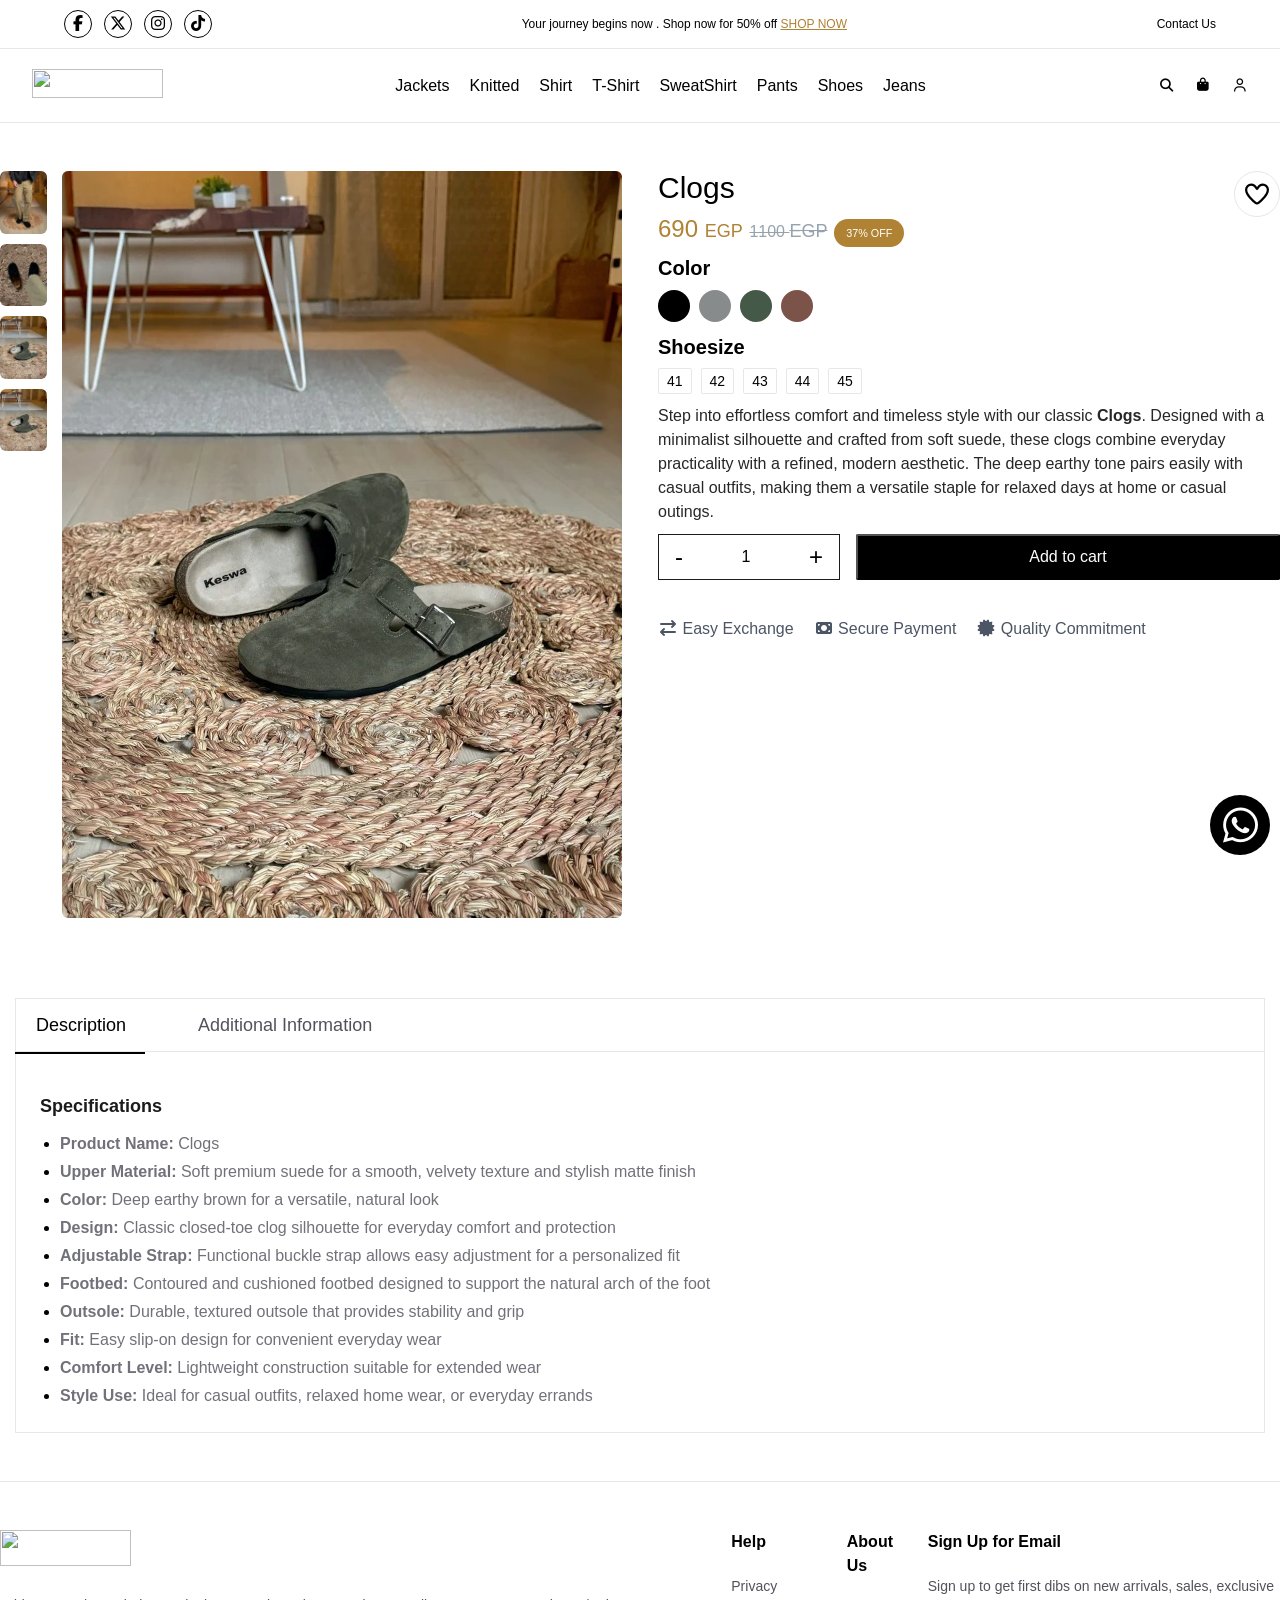
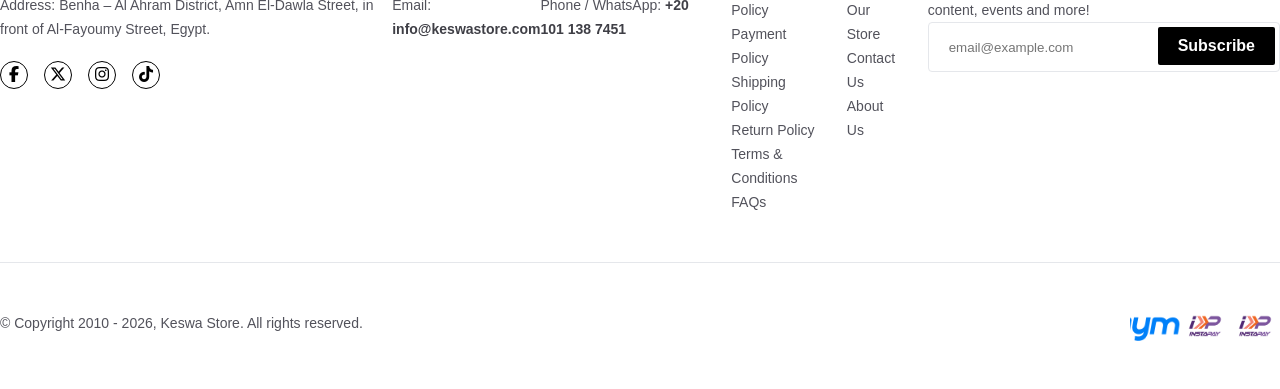
==== commit 763b93e9: "editing responsive" ====
--- a/index.html
+++ b/index.html
@@ -8,12 +8,12 @@
     <link href="./css/main.css" rel="stylesheet">
      <link href="./css/all.min.css" rel="stylesheet" >    
 </head>
-</head>
+
 <body>
 
-    <div class="whatsapp-icon d-flex">
+    <a href="tel:+201011387451" class="whatsapp-icon d-flex">
         <i class="fa-brands fa-whatsapp"></i>
-    </div>
+    </a>
     <header>
 
         
@@ -60,15 +60,20 @@
                 <div class="bottom-header  ">
                    <div class="container">
                         <div class="row d-flex justify-content-between align-items-center">
-                            <div class="logo">
-                                <a href="#">
-                                    <img src="https://keswastore.com/storage/channel/1/yfYcRIWvOcZz2l3IrbQEu5AeaNbabfHw8pdWiMwJ.png" >
-                                </a>
-                            </div>
+                          
+                                <div class="logo">
+                                    <a href="#">
+                                        <img src="https://keswastore.com/storage/channel/1/yfYcRIWvOcZz2l3IrbQEu5AeaNbabfHw8pdWiMwJ.png" >
+                                    </a>
+                                </div>
+
+                                
+                                <button class="nav-btn">
+                                    <i class="fa-solid fa-bars"></i>
+                                </button>
+                           
+                           
                             
-                            <button class="nav-btn">
-                                <i class="fa-solid fa-bars"></i>
-                            </button>
                             <nav class="nav-bar">
                                 <ul class="d-flex">
                                     <li>
@@ -113,11 +118,6 @@
                                         </a>
                                     </li>
                                     
-                                    <li>
-                                        <a href="#">
-                                            SweatShirt
-                                        </a>
-                                    </li>
                                     
                                     <li>
                                         <a href="#">
@@ -145,8 +145,8 @@
              
                    
                 </div>
-            </div>
-        </div>
+            
+        
        
     </header>
 
@@ -156,7 +156,7 @@
         <div class="container">
             <div class="row d-flex justify-content-between">
 
-                <div class="img-details d-flex justify-content-between">
+                <div class="img-details d-flex">
                      <div class="imgs d-flex flex-column">
                         <img src="./img/keswa2.webp" alt="this is a product">
 
@@ -166,6 +166,7 @@
 
                         <img src="./img/keswa4.webp" alt="this is a product">
                     </div>
+                    
                     <img src="./img/product.webp" alt="this is a product">
                 </div>
 
@@ -174,8 +175,8 @@
                     <!-- FIXME: -->
                     <button class="wish-list">
                         <i class="fav fa-regular fa-heart"></i>
-                   
                     </button>
+
                      <div class="price">
                         <span class="new-price">690 <span>EGP</span>
                           <del>1100 <span>EGP</span></del>
@@ -217,7 +218,7 @@
               
                     <div class="buying d-flex">
 
-                        <div class="select d-flex align-items-center justify-content-center">
+                        <div class="select d-flex align-items-center justify-content-between">
                             <button>-</button>
                             <span>1</span>
                             <button>+</button>
@@ -353,18 +354,20 @@
                       
                     </div>
 
-                    <p>
-                        Address: Benha – Al Ahram District, Amn El-Dawla Street, in front of Al-Fayoumy Street, Egypt.
-                    </p>
-
-                    <p> Email:
-                        <a href="mailto:info@keswastore.com">info@keswastore.com</a>
-                    </p>
-
-                    <p>
-                        Phone / WhatsApp:
-                        <a href="#">+20 101 138 7451</a>
-                    </p>
+                    <div class="keswa-data d-flex">
+                        <p>
+                            Address: Benha – Al Ahram District, Amn El-Dawla Street, in front of Al-Fayoumy Street, Egypt.
+                        </p>
+    
+                        <p> Email:
+                            <a href="mailto:info@keswastore.com">info@keswastore.com</a>
+                        </p>
+    
+                        <p>
+                            Phone / WhatsApp:
+                            <a href="tel:+201011387451">+20 101 138 7451</a>
+                        </p>
+                    </div>
                     <div class="social-icons d-flex">
                         <div class="icon d-flex align-items-center justify-content-center">
                             <a href="#"><i class="fa-brands fa-facebook-f"></i></a>
@@ -439,8 +442,10 @@
                                 Sign up to get first dibs on new arrivals, sales, exclusive content, events and more!
                             </label>
                             
-                            <div class="subscribe">
-                                <input type="email" name="email" placeholder="email@example.com" autocomplete="on" required>
+
+                            <!-- FIXME: -->
+                            <div class="subscribe ">
+                                <input id="sign-up" type="email" name="email" placeholder="email@example.com" autocomplete="on" required>
                                 <button type="submit">Subscribe</button>
                             
                             </div>
@@ -465,5 +470,26 @@
 
         </div>
     </footer>
+
+    <div class="bottom-nav d-flex align-items-center">
+        <a href="#" >
+            <i class="fa-regular fa-house"></i>
+        </a>
+
+
+        <a href="#"> 
+            <i class="fa-solid fa-magnifying-glass"></i>
+        </a>
+
+        <a href="#">
+            <i class="fa-solid fa-bag-shopping"></i>
+        </a>
+
+        <a href="#">
+            <i class="fa-regular fa-heart"></i>
+        </a>
+
+        
+    </div>
 </body>
 </html>
--- a/css/main.css
+++ b/css/main.css
@@ -20,7 +20,7 @@
     position: fixed;
     bottom: 45px;
     right:10px;
-    z-index: 1;
+    z-index: 999;
     background-color: var(--primary-color);
     color: var(--white);
     border-radius: 50%;
@@ -58,7 +58,7 @@
     padding: 10px 64px;
 
     
- 
+
 
 }
 
@@ -150,7 +150,7 @@
     width: 0;
     height: 2px;
     background: var(--primary-color);
-    transition: 0.3s;
+    transition: width 0.3s ease;
   }
 
   .nav-bar a:hover::after {
@@ -186,27 +186,38 @@
     
 }
 
-.main-section .img-details {
+
+
+
+.main-section .imgs {
+    display: flex;
+    flex-direction: column;
+    gap: 10px;
+   
+}
+
+
+.main-section .container .row .img-details {
+    
+    width: 50%;
     gap: 15px;
-
-
-}
-
-.main-section .imgs {
+}
+.main-section .container .row .img-details  img {
+
+ border-radius:  6px; 
+  
+ max-width: 100%;
+  
+ 
+
+} 
+
+
+
+.main-section .product-details {
 
     gap: 10px;
-}
-.main-section .container .row .img-details  img {
-
- border-radius: 10px;
- object-fit: cover;   
-} 
-
-
-.main-section .product-details {
-
-    gap: 10px;
-
+    width: 50%;
     position: relative;
 }
 
@@ -238,6 +249,7 @@
 .main-section .product-details h3 {
 
     font-size: 30px;
+    font-weight: 400;
 }
 
 
@@ -278,7 +290,7 @@
     padding: 8px 12px;
     font-size: 10.8px;
     color: var(--white);
-    border-radius: 15%;
+    border-radius:  9999px;
 }
 .dot {
     width: 32px;
@@ -326,6 +338,7 @@
 
     padding: 8px 16px;
 
+
     border: 1px solid rgb(27, 27, 27);
     gap: 16px;
     width: 30%;
@@ -354,6 +367,12 @@
 
 .main-section .product-details .features {
     margin-top: 30px;
+}
+
+    
+.main-section .product-details .features  ul {
+
+    gap: 20px;
 }
 
 .main-section .product-details .features i {
@@ -481,6 +500,7 @@
 /* footer */
 
 footer .container .row  {
+    
 
     gap: 32px;
     line-height: 24px;
@@ -510,7 +530,7 @@
 
 
 footer .footer-top .social-icons{
-    gap: 12px;
+    gap: 16px;
 }
 
 
@@ -544,11 +564,15 @@
     color: var(--grey-bold);
 }
 
-
 footer .subscribe input {
-
-    background-color: transparent;
-    border: 0;
+   
+    border: none;
+    outline: none;
+}
+
+footer .subscribe:focus-within {
+
+    box-shadow: 0 0 0 2px var(--light-grey);
 }
 
 
@@ -587,3 +611,271 @@
        object-fit: cover;
        display: block;
 }
+
+
+
+
+
+
+
+
+/* responsive */
+
+
+/* header */
+
+.nav-btn {
+
+    /* display: none; */
+
+    background-color: transparent;
+    border: none;
+    font-size: 24px;
+    cursor: pointer;
+    display: none;
+}
+
+.bt-down {
+    display: none;
+}
+
+
+.bottom-nav {
+
+    display: none;
+}
+
+@media (max-width: 767px) {
+
+    /* top header */
+    /* .top-header .social-icons {
+        display: none;
+
+    }
+
+    .top-header .contact {
+
+        display: none;
+    } */
+
+    .top-header {
+
+       display: none;
+
+    }
+    
+    .nav-bar {
+        display: none;
+      }
+    
+      .header-actions {
+          display: none;
+      }
+  
+  
+     
+
+    
+
+    .nav-btn {
+        display: block;
+    }
+
+    .bottom-header .row {
+
+    justify-content: space-between;
+    
+
+    }
+
+    .bottom-header .row  .left {
+
+        max-width: 100%;
+    }
+ 
+    .main-section .container{
+
+        margin-top: 0;
+    }
+    .main-section .row {
+        flex-direction: column;
+    }
+   
+
+   
+    .main-section .img-details .imgs {
+        display: none;
+        
+
+    }
+    .main-section .container .row .img-details {
+            flex-direction: column;
+             width: 100%;
+           
+    }
+
+   
+
+    
+    .main-section .product-details {
+        width: 100%;
+    }
+
+
+    .main-section .product-details,
+     
+    .main-section .features {
+
+        padding: 15px;
+    }
+
+
+    .main-section .tabs {
+
+        margin-top: 0;
+        /* padding-left: 90px;
+        padding-right: 90px; */
+        border: 0;
+    }
+
+    .main-section .tabs .tab ul {
+        flex-direction: column;
+        gap: 12px;
+    }
+
+   
+
+
+    .main-section .tab ul li  {
+        display: flex;
+        justify-content: space-between;
+        align-items: center;
+        background-color: #F3F4F6;
+        padding: 12px;
+        line-height: 24px;
+        border: none;
+        width: 100%;
+
+    }
+
+    .tabs{
+        margin-left: -15px;
+        margin-right: -15px;
+    }
+
+
+    
+
+    .main-section .tab ul li button {
+
+        color: var(--primary-color);
+        font-size: 16px;
+        font-weight: bold;
+        line-height: 24px;
+    }
+
+
+    
+    .main-section .tab ul li .bt-down{
+        display: block;
+    }
+
+    .main-section .tab li button::after{
+        display: none;
+    }
+
+    
+    .main-section .tabs  .contents {
+        display: none;
+    }
+
+
+
+    footer {
+        padding: 15px;
+
+    }
+    
+    footer .footer-top {
+
+        flex-direction: column;
+        gap: 20px;
+        padding-left: 60px;
+        padding-left: 60px;
+        tab-size: 4;
+    }
+
+    
+    footer .footer-top .keswa-data {
+
+        flex-direction: column;
+        gap: 8px;
+    }
+
+
+    footer .footer-top p {
+
+        max-width: 300px;
+    }
+
+    footer .footer-top .footer-contact {
+
+        width: 100%;
+    }
+
+    
+    footer .footer-top .drop {
+      
+        justify-content: space-between;
+        background-color: transparent;
+        border: 0;
+        cursor: pointer;
+    }
+
+    
+    footer .footer-top .bt-down {
+        display: block;
+        border: 0;
+        background-color: transparent;
+        cursor: pointer;
+    }
+    footer .items,
+    footer .money-method {
+
+        display: none;
+    }
+
+    footer .footer-bottom p{
+        text-align: center;
+        width: 100%;
+    }
+
+   
+    .bottom-nav {
+       display: flex;
+        width: 100%;
+        justify-content: space-evenly;
+        position: fixed;
+        bottom: 0;
+        left: 0;
+        background-color: var(--white);
+        border-top: 1px solid var(--light-grey);
+        height: 60px;
+        padding-left: 8px;
+        padding-right: 8px;
+
+        z-index: 998;
+       
+    }
+
+    
+    .bottom-nav a i{
+        color: var(--primary-color);
+        font-size: 30px;
+    }
+
+    .bottom-nav a {
+
+        text-align: center;
+    }
+  }
